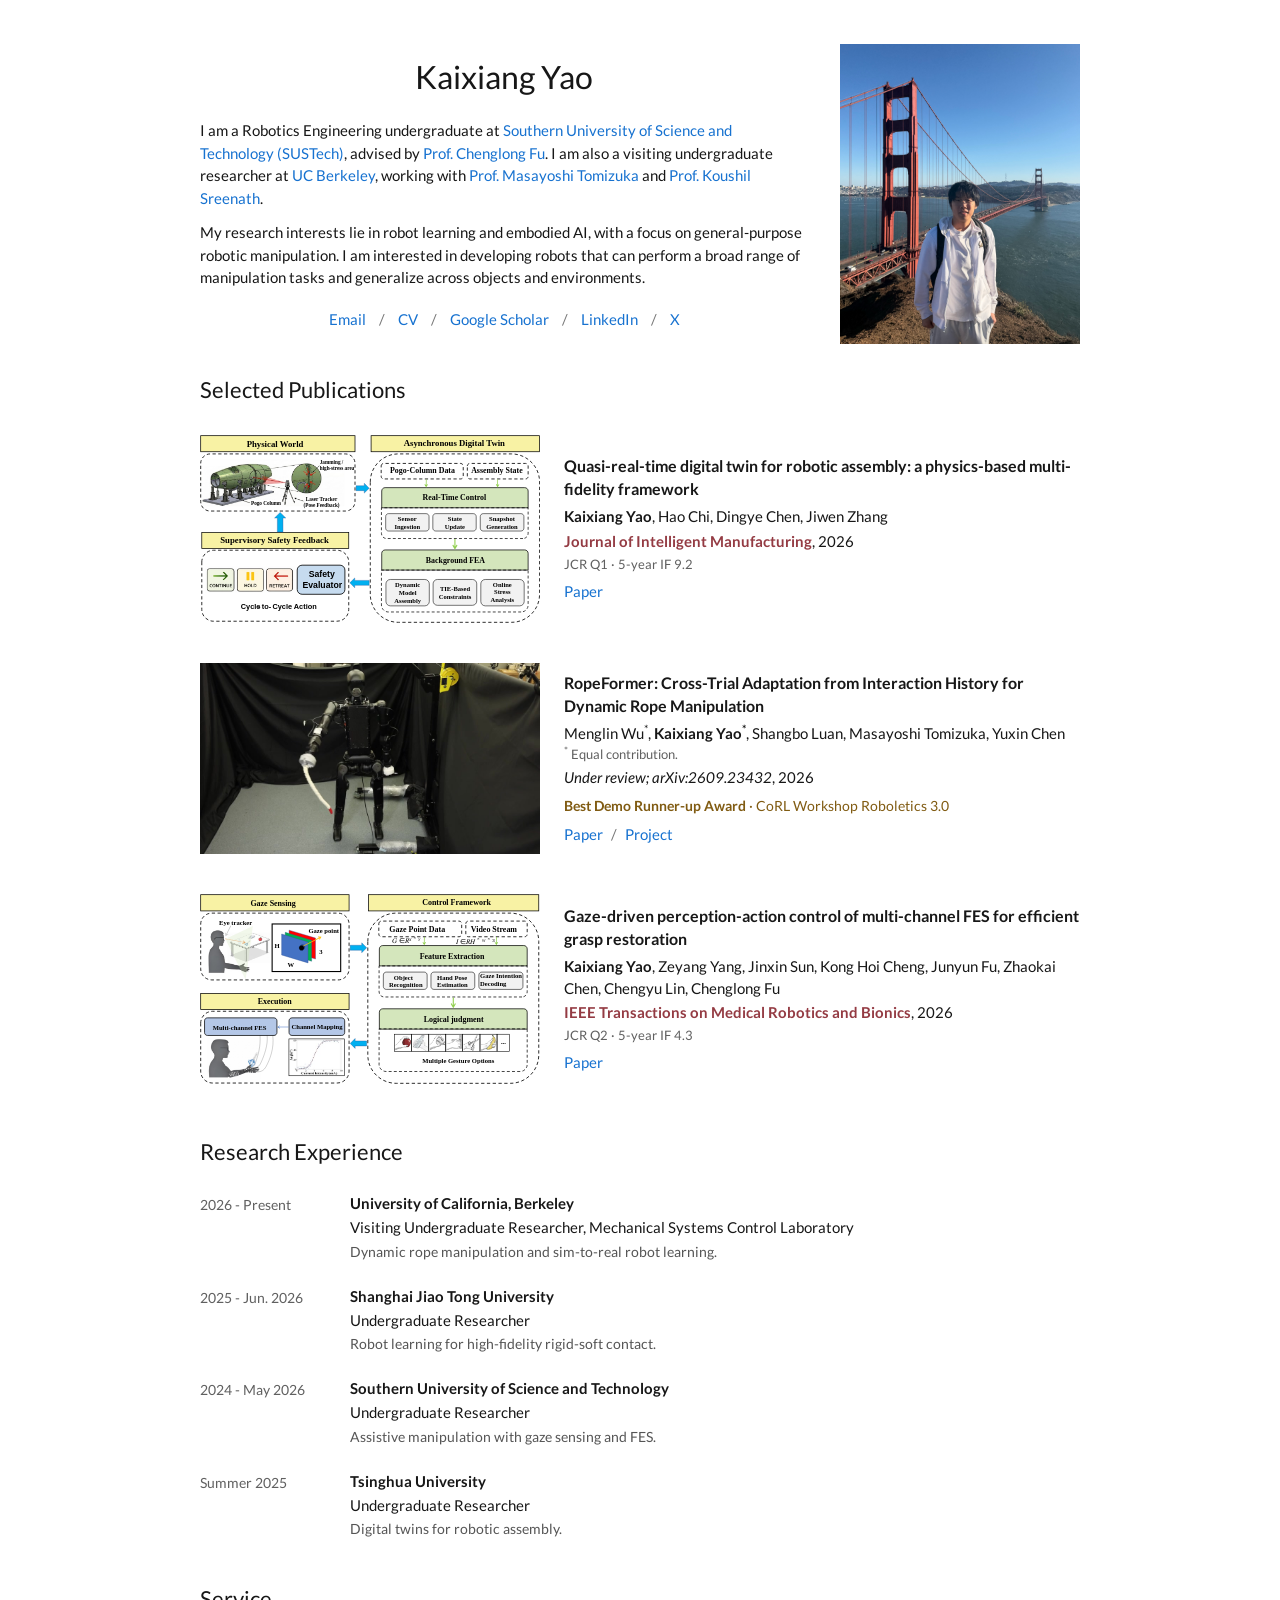
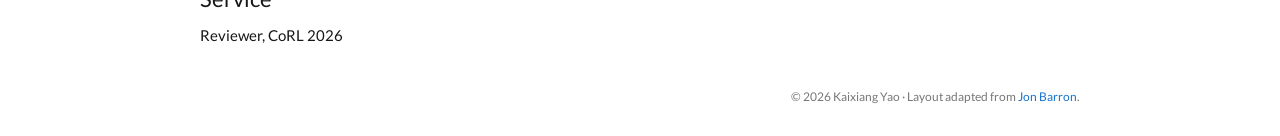
==== index.html @ a8c6a26b "Distinguish demo award from journal venue styling" ====
<!doctype html>
<html lang="en">
  <head>
    <meta charset="utf-8" />
    <meta name="viewport" content="width=device-width, initial-scale=1" />
    <meta
      name="description"
      content="Kaixiang Yao is a Robotics Engineering undergraduate at SUSTech and a visiting undergraduate researcher at UC Berkeley working on robot learning, embodied AI, and physical manipulation."
    />
    <meta name="author" content="Kaixiang Yao" />
    <meta name="robots" content="index, follow, max-image-preview:large" />
    <meta name="theme-color" content="#ffffff" />

    <meta property="og:title" content="Kaixiang Yao" />
    <meta
      property="og:description"
      content="Robotics Engineering undergraduate at SUSTech and visiting undergraduate researcher at UC Berkeley working on robot learning, embodied AI, and physical manipulation."
    />
    <meta property="og:type" content="profile" />
    <meta property="og:url" content="https://kaixiangyao.github.io/" />
    <meta property="og:site_name" content="Kaixiang Yao" />
    <meta property="profile:first_name" content="Kaixiang" />
    <meta property="profile:last_name" content="Yao" />
    <meta property="profile:username" content="KaixiangYao" />

    <title>Kaixiang Yao</title>
    <link rel="canonical" href="https://kaixiangyao.github.io/" />
    <link rel="icon" href="assets/favicon.svg" type="image/svg+xml" />
    <link rel="preload" href="assets/fonts/lato-regular.woff2" as="font" type="font/woff2" crossorigin />
    <link rel="stylesheet" href="assets/styles.css?v=20261112-award-gold" />
    <script src="assets/site.js?v=20261014-static-media" defer></script>

    <script type="application/ld+json">
      {
        "@context": "https://schema.org",
        "@graph": [
          {
            "@type": "WebSite",
            "@id": "https://kaixiangyao.github.io/#website",
            "url": "https://kaixiangyao.github.io/",
            "name": "Kaixiang Yao",
            "inLanguage": "en"
          },
          {
            "@type": "ProfilePage",
            "@id": "https://kaixiangyao.github.io/#profile-page",
            "url": "https://kaixiangyao.github.io/",
            "name": "Kaixiang Yao",
            "dateCreated": "2026-07-15",
            "dateModified": "2026-11-12",
            "isPartOf": {
              "@id": "https://kaixiangyao.github.io/#website"
            },
            "mainEntity": {
              "@id": "https://kaixiangyao.github.io/#kaixiang-yao"
            },
            "hasPart": [
              {
                "@id": "https://doi.org/10.1007/s10845-026-02879-3"
              },
              {
                "@id": "https://arxiv.org/abs/2609.23432"
              },
              {
                "@id": "https://kaixiangyao.github.io/#gaze-fes-paper"
              }
            ]
          },
          {
            "@type": "Person",
            "@id": "https://kaixiangyao.github.io/#kaixiang-yao",
            "name": "Kaixiang Yao",
            "alternateName": "KaixiangYao",
            "url": "https://kaixiangyao.github.io/",
            "mainEntityOfPage": {
              "@id": "https://kaixiangyao.github.io/#profile-page"
            },
            "description": "Robotics Engineering undergraduate researcher working on robot learning, embodied AI, and physical manipulation.",
            "jobTitle": "Undergraduate Researcher in Robotics",
            "affiliation": [
              {
                "@type": "CollegeOrUniversity",
                "@id": "https://www.sustech.edu.cn/en/#organization",
                "name": "Southern University of Science and Technology",
                "alternateName": "SUSTech",
                "url": "https://www.sustech.edu.cn/en/"
              },
              {
                "@type": "CollegeOrUniversity",
                "@id": "https://www.berkeley.edu/#organization",
                "name": "University of California, Berkeley",
                "alternateName": "UC Berkeley",
                "url": "https://www.berkeley.edu/"
              }
            ],
            "sameAs": [
              "https://www.linkedin.com/in/kaixiang-yao-7763b9421/",
              "https://scholar.google.com/citations?user=54E0Um0AAAAJ"
            ],
            "knowsAbout": [
              "Robot Learning",
              "Embodied AI",
              "Robot Manipulation",
              "Dynamic Rope Manipulation",
              "Sim-to-Real Learning",
              "Rigid-Soft Contact",
              "Assistive Robotics"
            ]
          },
          {
            "@type": "ScholarlyArticle",
            "@id": "https://doi.org/10.1007/s10845-026-02879-3",
            "url": "https://doi.org/10.1007/s10845-026-02879-3",
            "headline": "Quasi-real-time digital twin for robotic assembly: a physics-based multi-fidelity framework",
            "author": {
              "@id": "https://kaixiangyao.github.io/#kaixiang-yao"
            },
            "isPartOf": {
              "@type": "Periodical",
              "name": "Journal of Intelligent Manufacturing"
            }
          },
          {
            "@type": "ScholarlyArticle",
            "@id": "https://arxiv.org/abs/2609.23432",
            "url": "https://arxiv.org/abs/2609.23432",
            "sameAs": "https://ropeformer.github.io/",
            "headline": "RopeFormer: Cross-Trial Adaptation from Interaction History for Dynamic Rope Manipulation",
            "datePublished": "2026-09-20",
            "author": {
              "@id": "https://kaixiangyao.github.io/#kaixiang-yao"
            }
          },
          {
            "@type": "ScholarlyArticle",
            "@id": "https://kaixiangyao.github.io/#gaze-fes-paper",
            "url": "https://ieeexplore.ieee.org/document/11753729",
            "headline": "Gaze-Driven Perception-Action Control of Multi-Channel FES for Efficient Grasp Restoration",
            "author": {
              "@id": "https://kaixiangyao.github.io/#kaixiang-yao"
            },
            "isPartOf": {
              "@type": "Periodical",
              "name": "IEEE Transactions on Medical Robotics and Bionics"
            }
          }
        ]
      }
    </script>
  </head>

  <body>
    <a class="skip-link" href="#content">Skip to content</a>

    <div class="page">
      <header class="intro" id="about">
        <div class="intro-copy">
        <h1>Kaixiang Yao</h1>
        <p>
          I am a Robotics Engineering undergraduate at
          <a href="https://www.sustech.edu.cn/en/">Southern University of Science and Technology (SUSTech)</a>,
          advised by <a href="https://www.sustech.edu.cn/en/faculties/fuchenglong.html">Prof. Chenglong Fu</a>.
          I am also a visiting undergraduate researcher at
          <a href="https://www.berkeley.edu/">UC Berkeley</a>, working with
          <a href="https://me.berkeley.edu/people/masayoshi-tomizuka/">Prof. Masayoshi Tomizuka</a>
          and <a href="https://me.berkeley.edu/people/koushil-sreenath/">Prof. Koushil Sreenath</a>.
        </p>
        <p>
          My research interests lie in robot learning and embodied AI, with a focus on
          general-purpose robotic manipulation. I am interested in developing robots that can
          perform a broad range of manipulation tasks and generalize across objects and environments.
        </p>
        <nav class="profile-links" aria-label="Contact and profiles">
          <button class="plain-link" type="button" data-email>Email</button>
          <span aria-hidden="true">/</span>
          <button class="plain-link" type="button" data-cv>CV</button>
          <span aria-hidden="true">/</span>
          <a href="https://scholar.google.com/citations?user=54E0Um0AAAAJ" target="_blank" rel="me noreferrer">Google Scholar</a>
          <span aria-hidden="true">/</span>
          <a href="https://www.linkedin.com/in/kaixiang-yao-7763b9421/" target="_blank" rel="me noreferrer">LinkedIn</a>
          <span aria-hidden="true">/</span>
          <a href="https://x.com/William23717" target="_blank" rel="me noreferrer">X</a>
        </nav>
        </div>
        <img class="profile-photo" src="assets/kaixiang-yao.jpg" width="2880" height="3840" alt="Kaixiang Yao at the Golden Gate Bridge" fetchpriority="high" />
      </header>

      <main id="content">
        <section id="publications" aria-labelledby="publications-heading">
          <h2 id="publications-heading">Selected Publications</h2>

          <article class="publication">
            <div class="publication-image">
              <img
                src="assets/digital-twin-overview.svg"
                alt="Overview of the physical assembly, asynchronous digital twin, and safety feedback loop"
              />
            </div>
            <div class="publication-body">
              <h3>Quasi-real-time digital twin for robotic assembly: a physics-based multi-fidelity framework</h3>
              <p class="authors"><strong>Kaixiang Yao</strong>, Hao Chi, Dingye Chen, Jiwen Zhang</p>
              <p class="venue">
                <strong class="venue-name">Journal of Intelligent Manufacturing</strong>, 2026
                <span class="venue-metrics">JCR Q1 · 5-year IF 9.2</span>
              </p>
              <p class="publication-links">
                <a href="https://doi.org/10.1007/s10845-026-02879-3" target="_blank" rel="noreferrer">Paper</a>
              </p>
            </div>
          </article>

          <article class="publication">
            <div class="publication-media">
                <video
                  id="ropeformer-preview"
                  src="assets/ropeformer-tasks.mp4?v=20261014-16x9"
                  poster="assets/ropeformer-poster.jpg?v=20261014-16x9"
                  width="960" height="540"
                  muted loop playsinline preload="metadata"
                  aria-label="Unitree H1-2 performing rope swing, bimanual twirl, and transient whip"
                ></video>
            </div>
            <div class="publication-body">
              <h3>RopeFormer: Cross-Trial Adaptation from Interaction History for Dynamic Rope Manipulation</h3>
              <p class="authors">
                Menglin Wu<sup>*</sup>, <strong>Kaixiang Yao<sup>*</sup></strong>, Shangbo Luan,
                Masayoshi Tomizuka,
                Yuxin Chen
                <span class="author-note"><sup>*</sup> Equal contribution.</span>
              </p>
              <p class="venue"><em>Under review; arXiv:2609.23432</em>, 2026</p>
              <p class="publication-award"><strong>Best Demo Runner-up Award</strong> · CoRL Workshop Roboletics 3.0</p>
              <p class="publication-links">
                <a href="https://arxiv.org/abs/2609.23432" target="_blank" rel="noreferrer">Paper</a>
                <a href="https://ropeformer.github.io/" target="_blank" rel="noreferrer">Project</a>
              </p>
            </div>
          </article>

          <article class="publication">
            <div class="publication-image">
              <img
                src="assets/gaze-fes-overview.svg"
                alt="Overview of gaze sensing, grasp recognition, and multichannel FES control"
              />
            </div>
            <div class="publication-body">
              <h3>Gaze-driven perception-action control of multi-channel FES for efficient grasp restoration</h3>
              <p class="authors">
                <strong>Kaixiang Yao</strong>, Zeyang Yang, Jinxin Sun, Kong Hoi Cheng, Junyun Fu,
                Zhaokai Chen, Chengyu Lin, Chenglong Fu
              </p>
              <p class="venue">
                <strong class="venue-name">IEEE Transactions on Medical Robotics and Bionics</strong>, 2026
                <span class="venue-metrics">JCR Q2 · 5-year IF 4.3</span>
              </p>
              <p class="publication-links">
                <a href="https://ieeexplore.ieee.org/document/11753729" target="_blank" rel="noreferrer">Paper</a>
              </p>
            </div>
          </article>

        </section>

        <section id="experience" aria-labelledby="experience-heading">
          <h2 id="experience-heading">Research Experience</h2>

          <div class="experience-list">
            <article class="experience-item">
              <p class="experience-date">2026 - Present</p>
              <div>
                <h3>University of California, Berkeley</h3>
                <p>Visiting Undergraduate Researcher, Mechanical Systems Control Laboratory</p>
                <p class="experience-detail">Dynamic rope manipulation and sim-to-real robot learning.</p>
              </div>
            </article>

            <article class="experience-item">
              <p class="experience-date">2025 - Jun. 2026</p>
              <div>
                <h3>Shanghai Jiao Tong University</h3>
                <p>Undergraduate Researcher</p>
                <p class="experience-detail">Robot learning for high-fidelity rigid-soft contact.</p>
              </div>
            </article>

            <article class="experience-item">
              <p class="experience-date">2024 - May 2026</p>
              <div>
                <h3>Southern University of Science and Technology</h3>
                <p>Undergraduate Researcher</p>
                <p class="experience-detail">Assistive manipulation with gaze sensing and FES.</p>
              </div>
            </article>

            <article class="experience-item">
              <p class="experience-date">Summer 2025</p>
              <div>
                <h3>Tsinghua University</h3>
                <p>Undergraduate Researcher</p>
                <p class="experience-detail">Digital twins for robotic assembly.</p>
              </div>
            </article>
          </div>
        </section>

        <section id="service" aria-labelledby="service-heading">
          <h2 id="service-heading">Service</h2>
          <p class="service-entry">Reviewer, CoRL 2026</p>
        </section>

        <footer>
          <p>&copy; <span data-year>2026</span> Kaixiang Yao · Layout adapted from <a href="https://jonbarron.info/">Jon Barron</a>.</p>
        </footer>
      </main>
    </div>
  </body>
</html>
---- assets/styles.css ----
/* Academic layout adapted from https://jonbarron.info/.
   Original source: https://github.com/jonbarron/jonbarron.github.io */
@font-face {
  font-family: Lato;
  src: url("fonts/lato-regular.woff2") format("woff2");
  font-weight: 400;
  font-style: normal;
  font-display: swap;
}
@font-face {
  font-family: Lato;
  src: url("fonts/lato-bold.woff2") format("woff2");
  font-weight: 700;
  font-style: normal;
  font-display: swap;
}
@font-face {
  font-family: Lato;
  src: url("fonts/lato-italic.woff2") format("woff2");
  font-weight: 400;
  font-style: italic;
  font-display: swap;
}
* { box-sizing: border-box; }
html { scroll-behavior: smooth; }
body {
  margin: 0;
  background: #fff;
  color: #171717;
  font-family: Lato, Arial, sans-serif;
  font-size: 15px;
  line-height: 1.5;
  -webkit-font-smoothing: antialiased;
}
a, .plain-link { color: #1772d0; text-decoration: none; }
a:hover, .plain-link:hover { color: #c76b06; }
a:focus-visible, button:focus-visible { outline: 2px solid #1772d0; outline-offset: 4px; }
button { font: inherit; }
.plain-link { padding: 0; border: 0; background: none; cursor: pointer; }
.skip-link { position: absolute; top: -60px; left: 16px; background: #fff; padding: 8px; }
.skip-link:focus { top: 8px; }
.page { width: min(960px, 100%); margin: 0 auto; padding: 0 20px; }
.intro { display: grid; grid-template-columns: minmax(0, 1fr) 240px; align-items: center; gap: 32px; margin: 0 auto; padding: 44px 20px 32px; }
.intro-copy { min-width: 0; }
.profile-photo { display: block; width: 240px; height: 300px; object-fit: cover; object-position: center bottom; }
h1 { margin: 0 0 23px; text-align: center; font-size: 32px; font-weight: 400; line-height: 1.2; }
p { margin: 0 0 12px; }
.profile-links { display: flex; flex-wrap: wrap; justify-content: center; align-items: baseline; gap: 7px 13px; margin-top: 19px; }
.profile-links > span { color: #777; }
section { margin-bottom: 34px; scroll-margin-top: 24px; }
h2 { margin: 0 20px 10px; font-size: 22px; font-weight: 400; line-height: 1.3; }
h3 { margin: 0; font-size: 15px; font-weight: 700; line-height: 1.4; }
.publication { display: grid; grid-template-columns: 340px minmax(0, 1fr); gap: 24px; padding: 20px; align-items: center; }
.publication-image { display: block; width: 100%; }
.publication-image img { display: block; width: 100%; height: auto; }
.publication-media { min-width: 0; margin: 0; }
.publication-media video { display: block; width: 100%; height: auto; background: #111; }
.publication-body { min-width: 0; }
.publication h3 { margin-bottom: 6px; font-size: 16px; font-weight: 700; }
.authors, .venue { margin-bottom: 3px; line-height: 1.45; }
.venue-name { color: #943b43; font-weight: 700; }
.venue-metrics { display: block; margin-top: 2px; color: #606060; font-size: 13px; }
.author-note { display: block; font-size: 13px; color: #606060; }
sup { font-size: .75em; line-height: 0; }
.publication-award { margin: 8px 0 0; color: #805b12; font-size: 14px; line-height: 1.45; }
.publication-links { margin: 6px 0 0; }
.publication-links a + a::before { content: "/"; display: inline-block; margin: 0 8px 0 5px; color: #777; }
.experience-list { padding: 4px 20px 0; }
.experience-item { display: grid; grid-template-columns: 130px minmax(0, 1fr); gap: 20px; padding: 12px 0; }
.experience-date { color: #606060; font-size: 14px; margin: 1px 0 0; }
.experience-item p:not(.experience-date) { margin: 2px 0 0; }
.experience-detail { color: #555; font-size: 14px; }
.service-entry { margin: 0 20px; }
footer { padding: 8px 20px 30px; font-size: 12px; color: #777; text-align: right; }
footer p { margin: 0; }
@media (max-width: 800px) {
  .page { padding: 0 20px; }
  .intro { grid-template-columns: 1fr; gap: 24px; padding: 32px 0 28px; }
  .profile-photo { width: 220px; height: 275px; margin: 0 auto; }
  h1 { margin-bottom: 21px; }
  h2 { margin-left: 0; margin-right: 0; }
  .publication { grid-template-columns: 1fr; gap: 15px; padding: 18px 0 24px; }
  .publication-image, .publication-media { width: min(100%, 340px); margin: 0 auto; }
  .experience-list { padding: 0; }
  .service-entry { margin: 0; }
  .experience-item { grid-template-columns: 1fr; gap: 3px; }
  footer { padding-left: 0; padding-right: 0; text-align: left; }
}
@media (prefers-reduced-motion: reduce) {
  html { scroll-behavior: auto; }
}
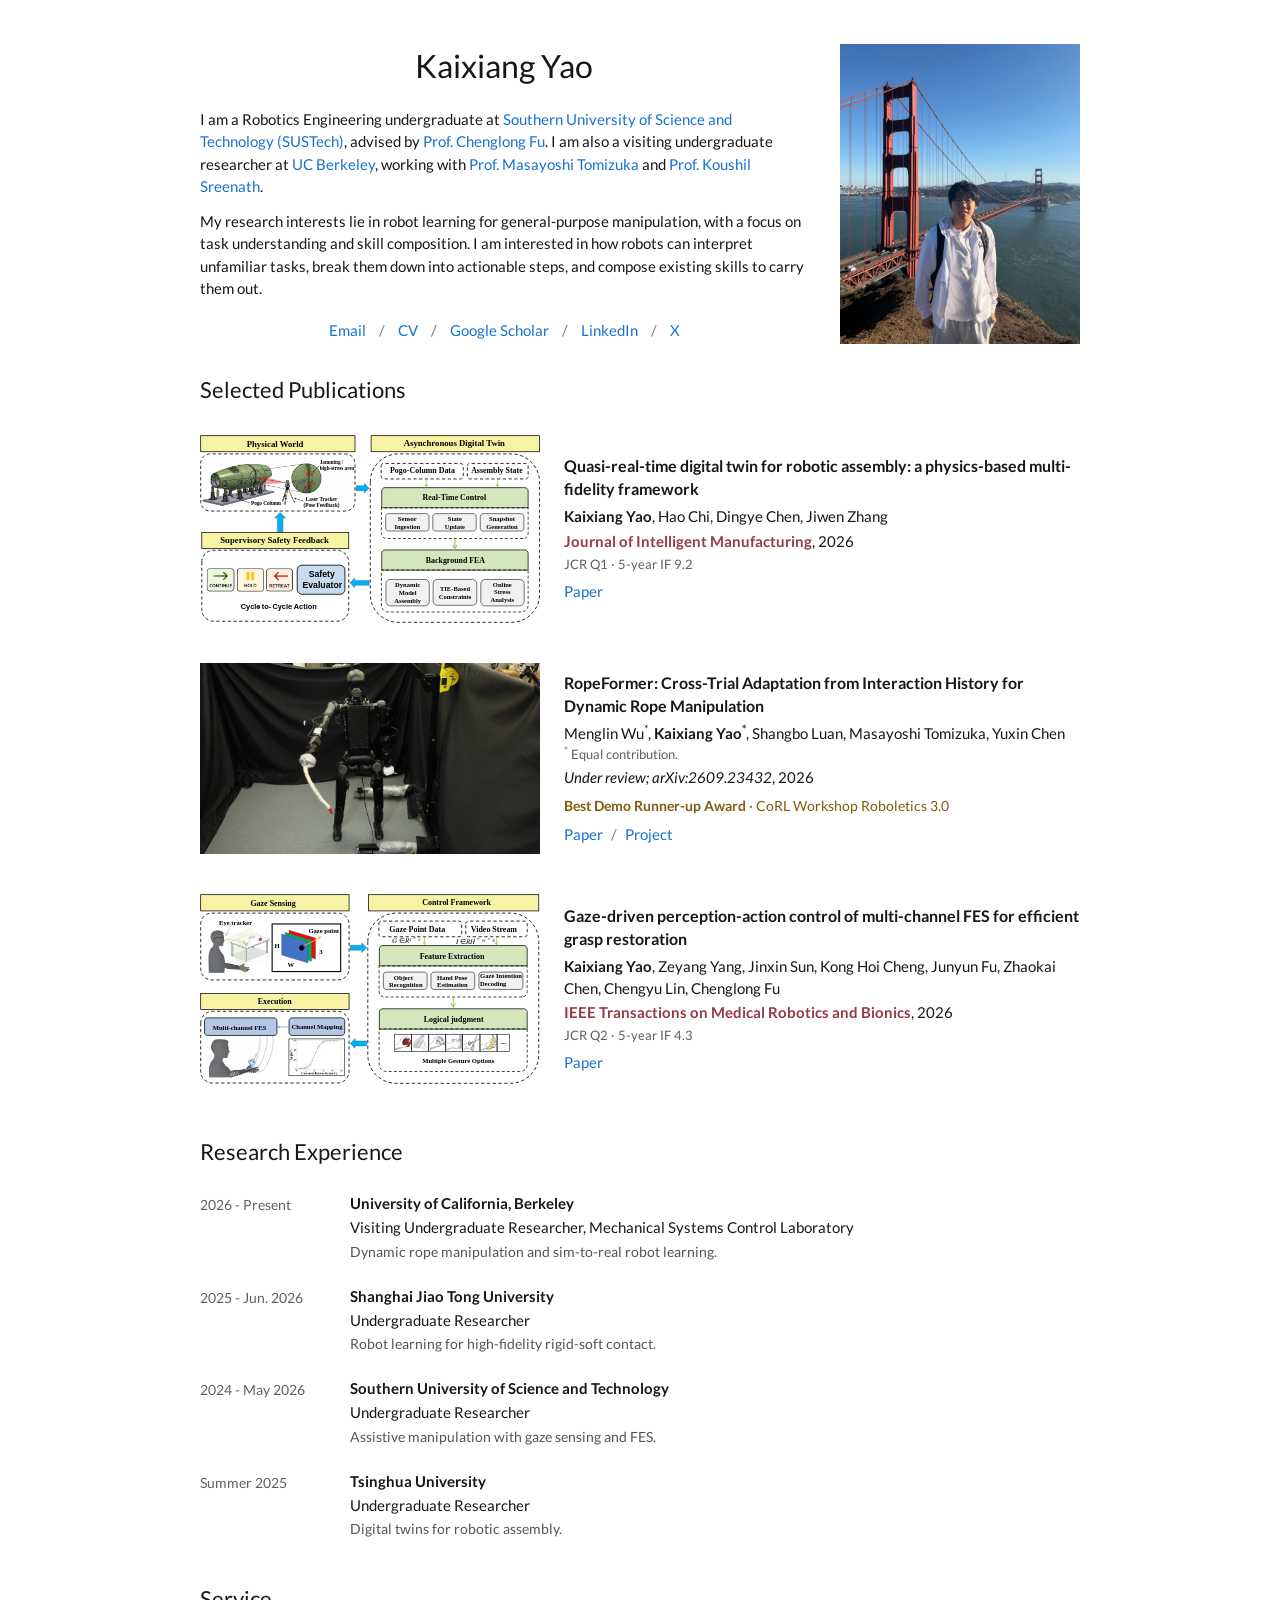
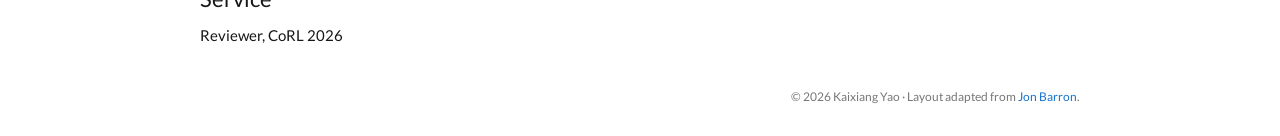
==== commit 5710b75f: "Focus research interests on task understanding and skill composition" ====
--- a/index.html
+++ b/index.html
@@ -28,7 +28,7 @@
     <link rel="icon" href="assets/favicon.svg" type="image/svg+xml" />
     <link rel="preload" href="assets/fonts/lato-regular.woff2" as="font" type="font/woff2" crossorigin />
     <link rel="stylesheet" href="assets/styles.css?v=20261112-award-gold" />
-    <script src="assets/site.js?v=20261014-static-media" defer></script>
+    <script src="assets/site.js?v=20261113-email" defer></script>
 
     <script type="application/ld+json">
       {
@@ -47,7 +47,7 @@
             "url": "https://kaixiangyao.github.io/",
             "name": "Kaixiang Yao",
             "dateCreated": "2026-07-15",
-            "dateModified": "2026-11-12",
+            "dateModified": "2026-11-24",
             "isPartOf": {
               "@id": "https://kaixiangyao.github.io/#website"
             },
@@ -166,9 +166,9 @@
           and <a href="https://me.berkeley.edu/people/koushil-sreenath/">Prof. Koushil Sreenath</a>.
         </p>
         <p>
-          My research interests lie in robot learning and embodied AI, with a focus on
-          general-purpose robotic manipulation. I am interested in developing robots that can
-          perform a broad range of manipulation tasks and generalize across objects and environments.
+          My research interests lie in robot learning for general-purpose manipulation, with a focus on
+          task understanding and skill composition. I am interested in how robots can interpret unfamiliar
+          tasks, break them down into actionable steps, and compose existing skills to carry them out.
         </p>
         <nav class="profile-links" aria-label="Contact and profiles">
           <button class="plain-link" type="button" data-email>Email</button>
@@ -179,7 +179,7 @@
           <span aria-hidden="true">/</span>
           <a href="https://www.linkedin.com/in/kaixiang-yao-7763b9421/" target="_blank" rel="me noreferrer">LinkedIn</a>
           <span aria-hidden="true">/</span>
-          <a href="https://x.com/William23717" target="_blank" rel="me noreferrer">X</a>
+          <a href="https://x.com/Kaixiang_Yao" target="_blank" rel="me noreferrer">X</a>
         </nav>
         </div>
         <img class="profile-photo" src="assets/kaixiang-yao.jpg" width="2880" height="3840" alt="Kaixiang Yao at the Golden Gate Bridge" fetchpriority="high" />
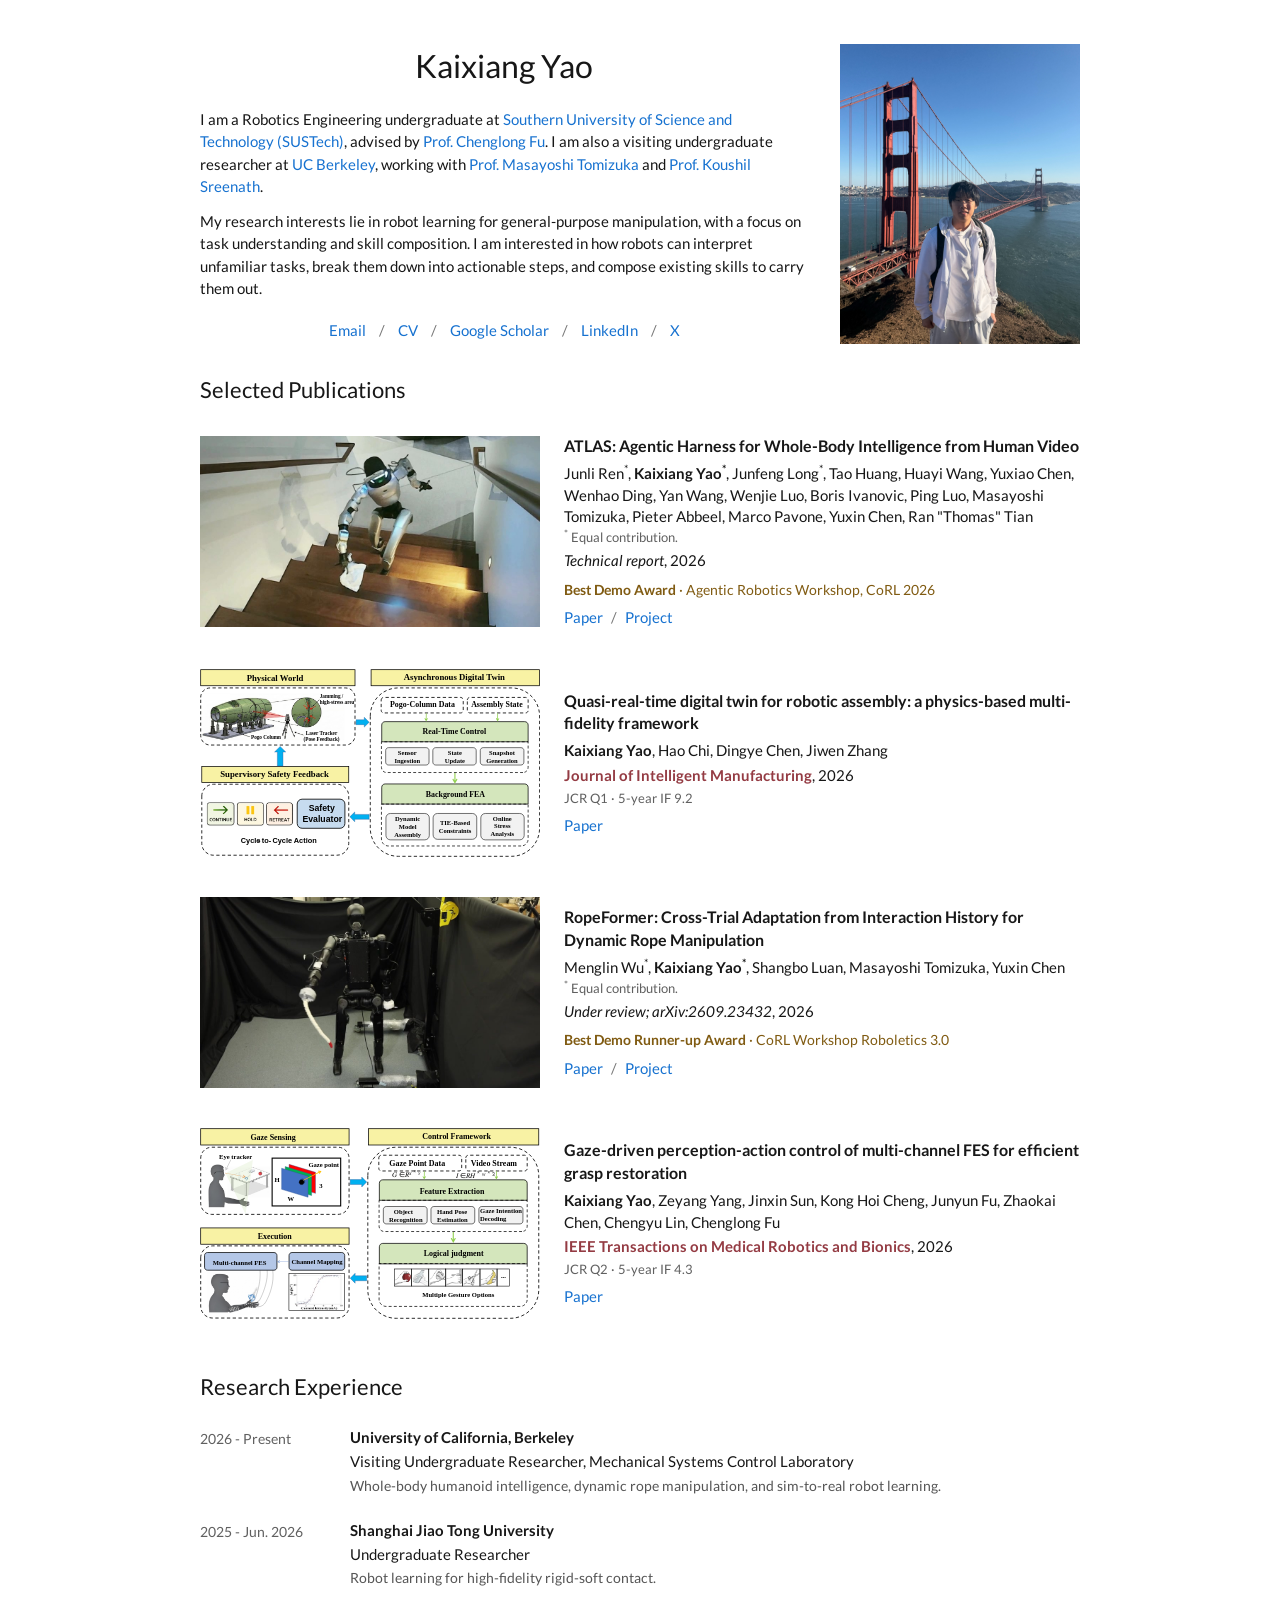
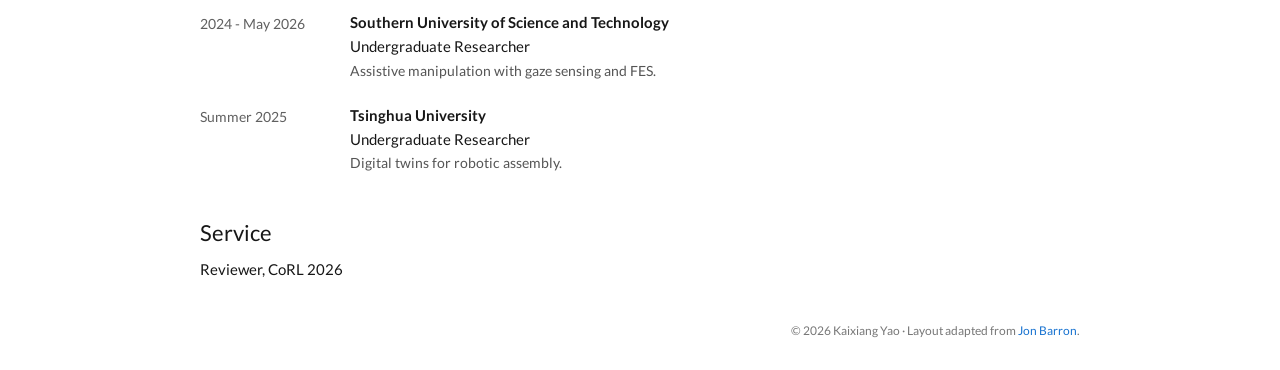
==== commit 0a1829e5: "Add ATLAS project with demo and co-first authorship" ====
--- a/index.html
+++ b/index.html
@@ -28,7 +28,7 @@
     <link rel="icon" href="assets/favicon.svg" type="image/svg+xml" />
     <link rel="preload" href="assets/fonts/lato-regular.woff2" as="font" type="font/woff2" crossorigin />
     <link rel="stylesheet" href="assets/styles.css?v=20261112-award-gold" />
-    <script src="assets/site.js?v=20261113-email" defer></script>
+    <script src="assets/site.js?v=20261125-atlas" defer></script>
 
     <script type="application/ld+json">
       {
@@ -47,7 +47,7 @@
             "url": "https://kaixiangyao.github.io/",
             "name": "Kaixiang Yao",
             "dateCreated": "2026-07-15",
-            "dateModified": "2026-11-24",
+            "dateModified": "2026-11-25",
             "isPartOf": {
               "@id": "https://kaixiangyao.github.io/#website"
             },
@@ -55,6 +55,9 @@
               "@id": "https://kaixiangyao.github.io/#kaixiang-yao"
             },
             "hasPart": [
+              {
+                "@id": "https://atlas-humanoid.github.io/"
+              },
               {
                 "@id": "https://doi.org/10.1007/s10845-026-02879-3"
               },
@@ -106,6 +109,15 @@
               "Rigid-Soft Contact",
               "Assistive Robotics"
             ]
+          },
+          {
+            "@type": "ScholarlyArticle",
+            "@id": "https://atlas-humanoid.github.io/",
+            "url": "https://atlas-humanoid.github.io/paper/atlas_tech_report.pdf",
+            "headline": "ATLAS: Agentic Harness for Whole-Body Intelligence from Human Video",
+            "author": {
+              "@id": "https://kaixiangyao.github.io/#kaixiang-yao"
+            }
           },
           {
             "@type": "ScholarlyArticle",
@@ -190,6 +202,35 @@
           <h2 id="publications-heading">Selected Publications</h2>
 
           <article class="publication">
+            <div class="publication-media">
+              <video
+                id="atlas-preview"
+                src="assets/atlas-preview.mp4"
+                poster="assets/atlas-poster.jpg"
+                width="960" height="540"
+                muted loop playsinline preload="metadata"
+                aria-label="ATLAS humanoid climbing stairs and picking up a paper ball"
+              ></video>
+            </div>
+            <div class="publication-body">
+              <h3>ATLAS: Agentic Harness for Whole-Body Intelligence from Human Video</h3>
+              <p class="authors">
+                Junli Ren<sup>*</sup>, <strong>Kaixiang Yao<sup>*</sup></strong>, Junfeng Long<sup>*</sup>,
+                Tao Huang, Huayi Wang, Yuxiao Chen, Wenhao Ding, Yan Wang, Wenjie Luo,
+                Boris Ivanovic, Ping Luo, Masayoshi Tomizuka, Pieter Abbeel, Marco Pavone,
+                Yuxin Chen, Ran &quot;Thomas&quot; Tian
+                <span class="author-note"><sup>*</sup> Equal contribution.</span>
+              </p>
+              <p class="venue"><em>Technical report</em>, 2026</p>
+              <p class="publication-award"><strong>Best Demo Award</strong> · Agentic Robotics Workshop, CoRL 2026</p>
+              <p class="publication-links">
+                <a href="https://atlas-humanoid.github.io/paper/atlas_tech_report.pdf" target="_blank" rel="noreferrer">Paper</a>
+                <a href="https://atlas-humanoid.github.io/" target="_blank" rel="noreferrer">Project</a>
+              </p>
+            </div>
+          </article>
+
+          <article class="publication">
             <div class="publication-image">
               <img
                 src="assets/digital-twin-overview.svg"
@@ -271,7 +312,7 @@
               <div>
                 <h3>University of California, Berkeley</h3>
                 <p>Visiting Undergraduate Researcher, Mechanical Systems Control Laboratory</p>
-                <p class="experience-detail">Dynamic rope manipulation and sim-to-real robot learning.</p>
+                <p class="experience-detail">Whole-body humanoid intelligence, dynamic rope manipulation, and sim-to-real robot learning.</p>
               </div>
             </article>
 
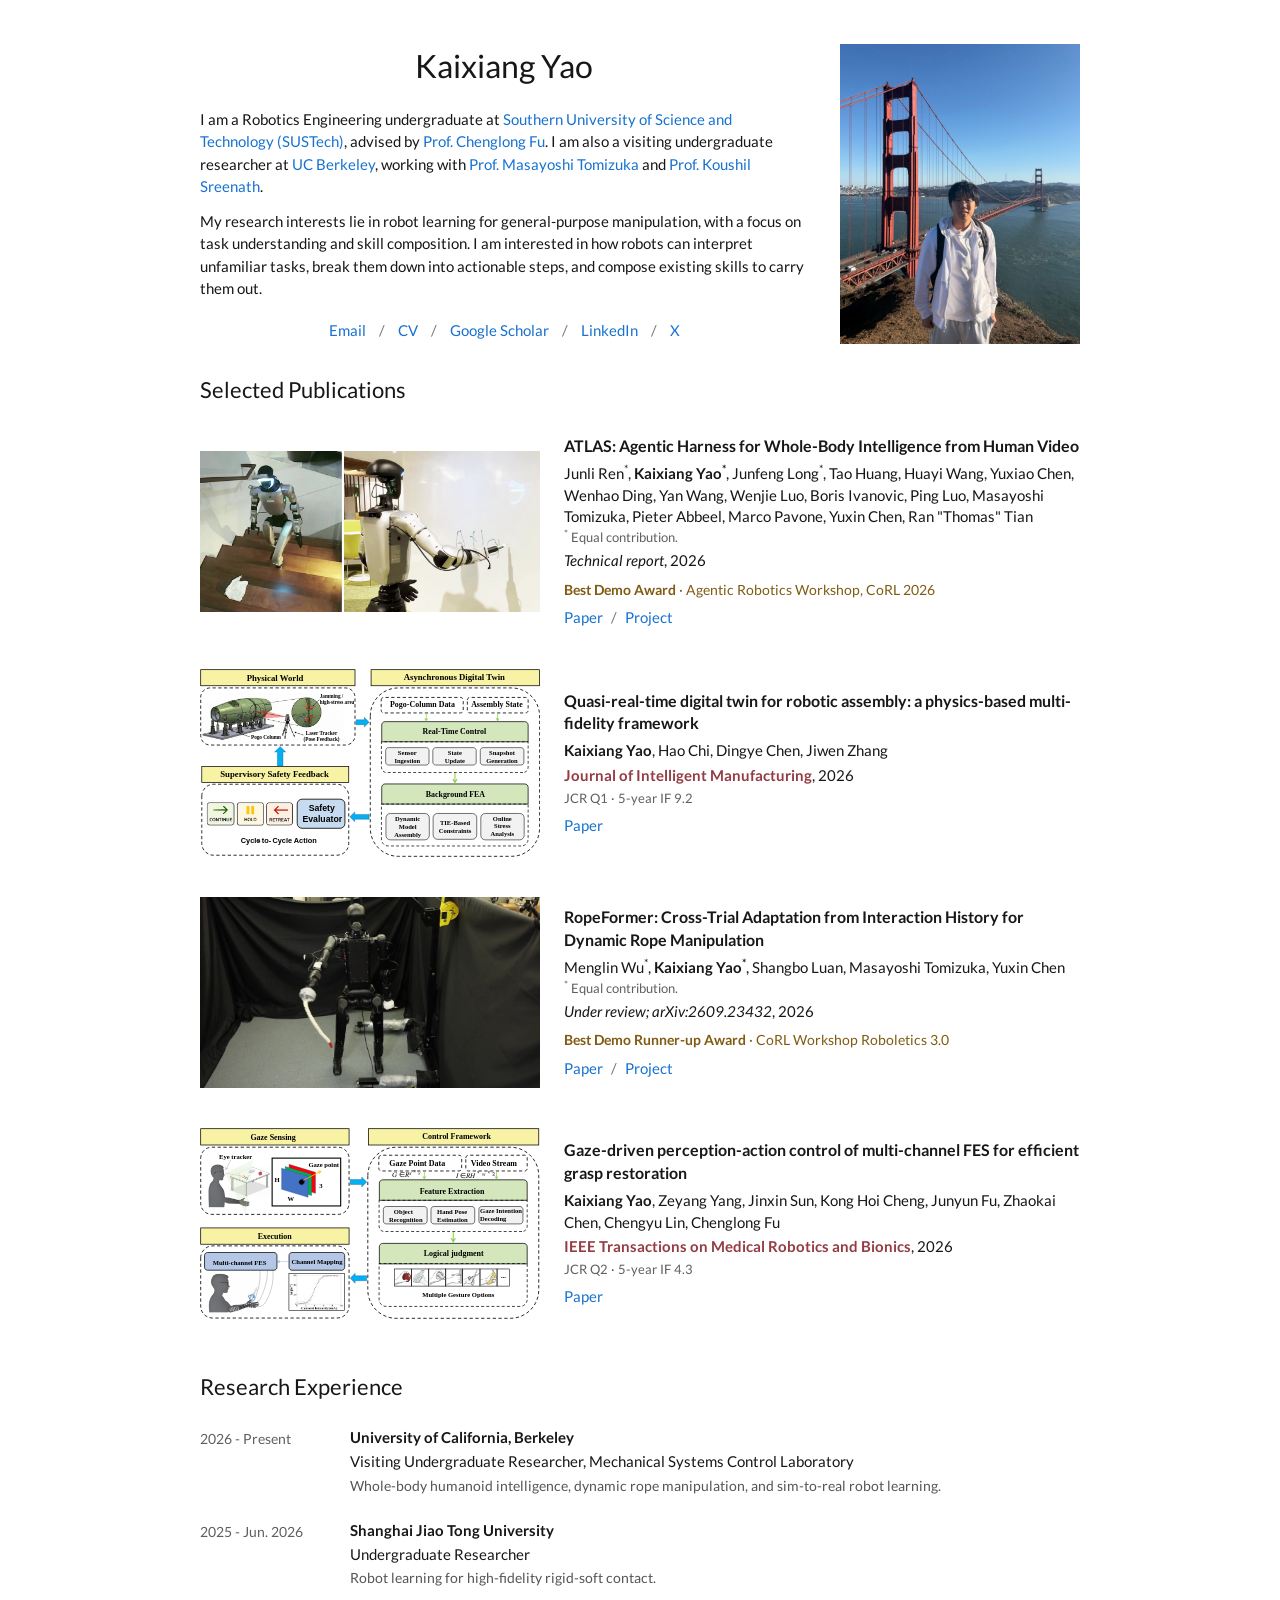
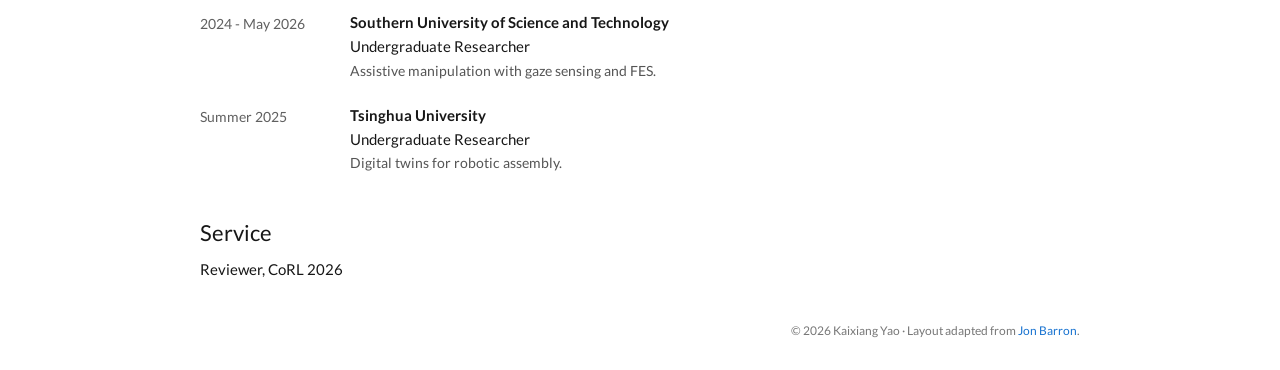
==== commit 2385eb85: "Show stair climbing and writing side by side in ATLAS preview" ====
--- a/index.html
+++ b/index.html
@@ -205,11 +205,11 @@
             <div class="publication-media">
               <video
                 id="atlas-preview"
-                src="assets/atlas-preview.mp4"
-                poster="assets/atlas-poster.jpg"
-                width="960" height="540"
+                src="assets/atlas-preview.mp4?v=20261125-split"
+                poster="assets/atlas-poster.jpg?v=20261125-split"
+                width="1142" height="540"
                 muted loop playsinline preload="metadata"
-                aria-label="ATLAS humanoid climbing stairs and picking up a paper ball"
+                aria-label="Side-by-side ATLAS demonstrations: climbing stairs to pick up a paper ball, and writing on a whiteboard"
               ></video>
             </div>
             <div class="publication-body">
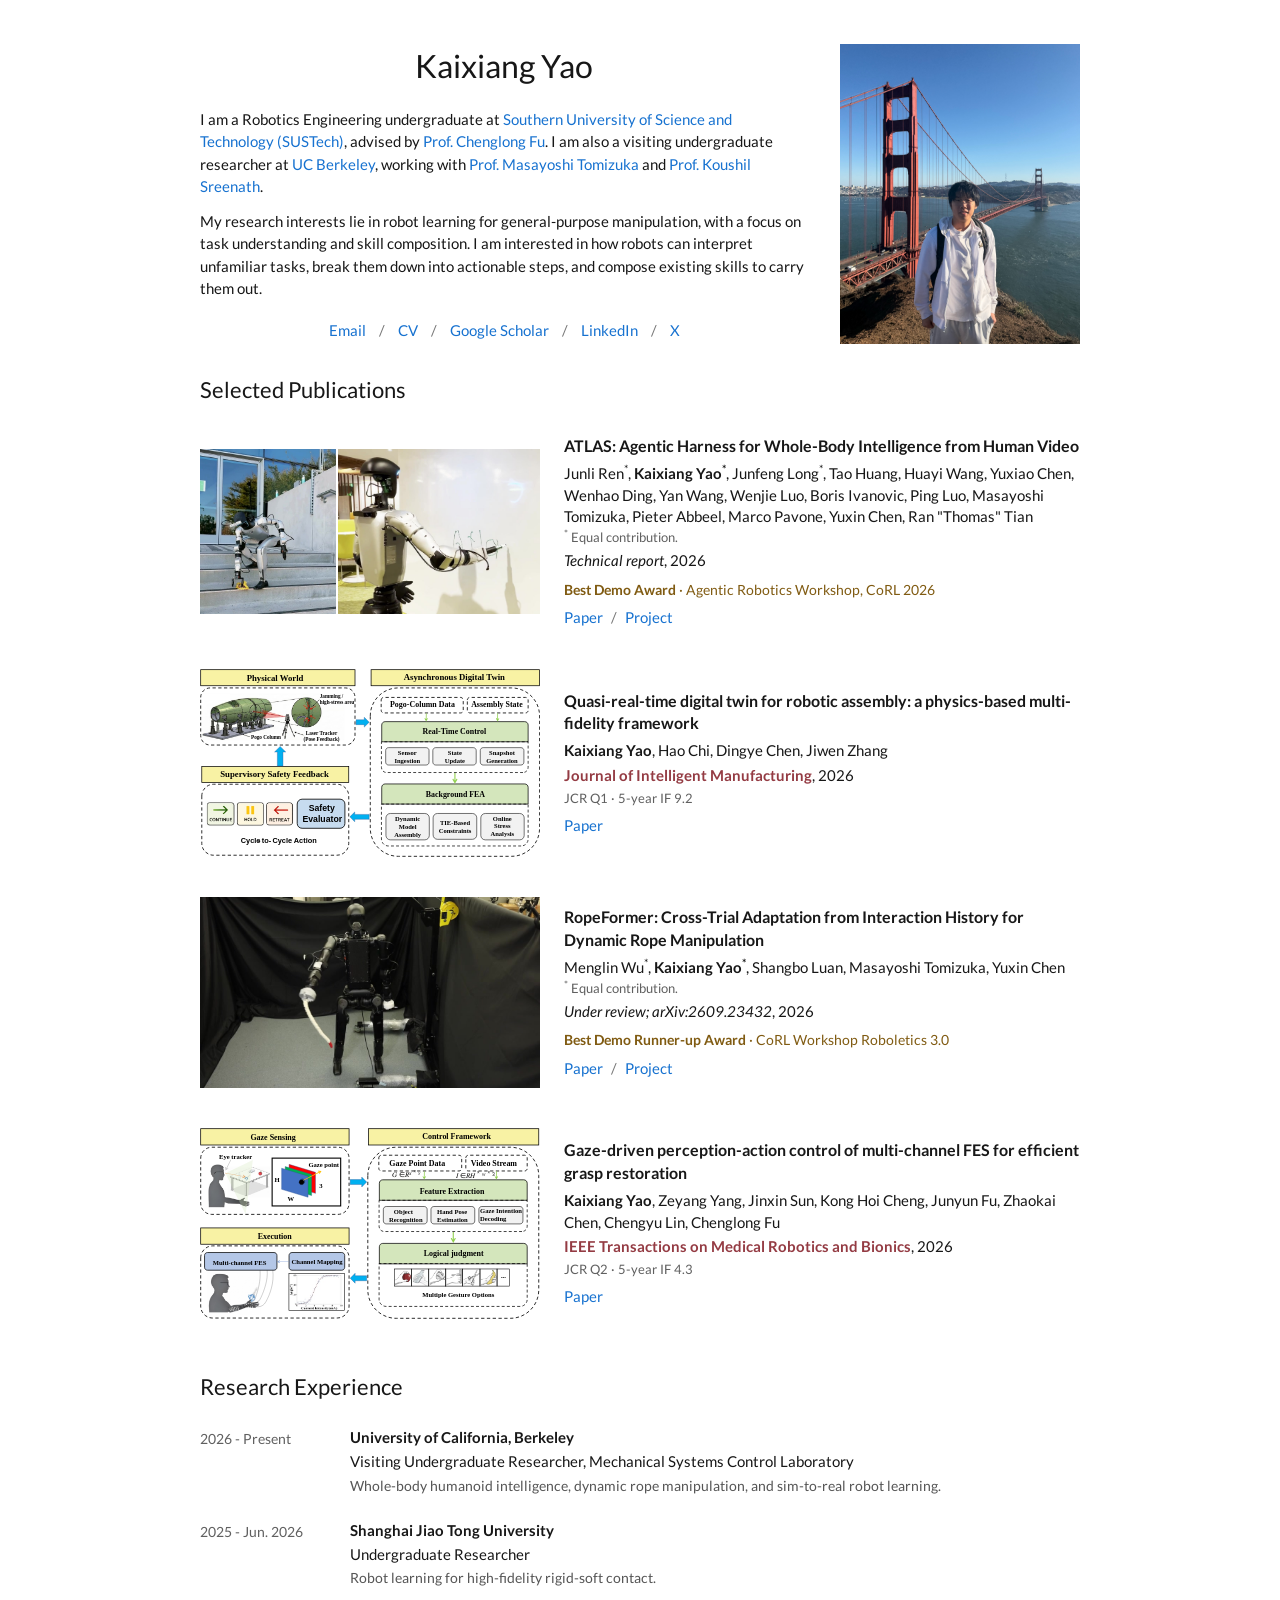
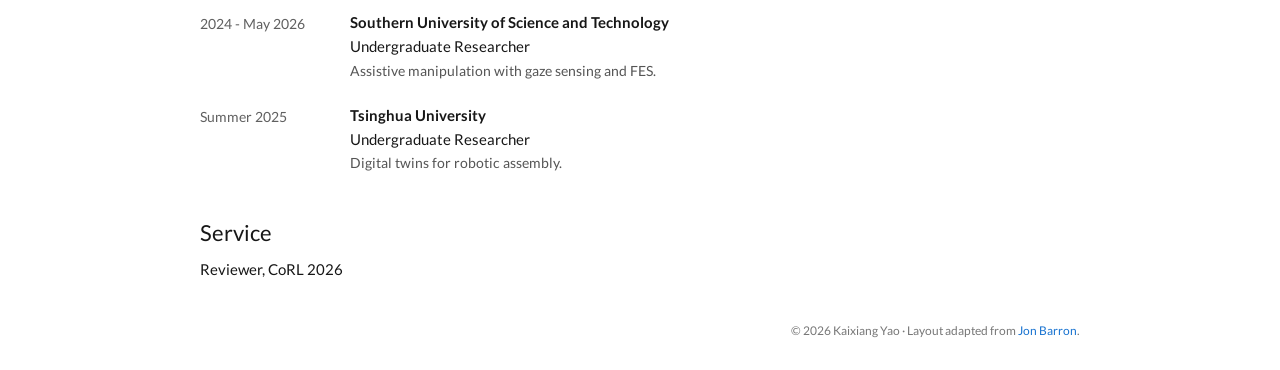
==== commit cf139f21: "Correct ATLAS preview to outdoor stair descent with writing" ====
--- a/index.html
+++ b/index.html
@@ -27,7 +27,7 @@
     <link rel="canonical" href="https://kaixiangyao.github.io/" />
     <link rel="icon" href="assets/favicon.svg" type="image/svg+xml" />
     <link rel="preload" href="assets/fonts/lato-regular.woff2" as="font" type="font/woff2" crossorigin />
-    <link rel="stylesheet" href="assets/styles.css?v=20261112-award-gold" />
+    <link rel="stylesheet" href="assets/styles.css?v=20261125-outdoor" />
     <script src="assets/site.js?v=20261125-atlas" defer></script>
 
     <script type="application/ld+json">
@@ -202,14 +202,22 @@
           <h2 id="publications-heading">Selected Publications</h2>
 
           <article class="publication">
-            <div class="publication-media">
+            <div class="publication-media atlas-pair">
               <video
                 id="atlas-preview"
-                src="assets/atlas-preview.mp4?v=20261125-split"
-                poster="assets/atlas-poster.jpg?v=20261125-split"
-                width="1142" height="540"
+                src="assets/atlas-preview.mp4?v=20261125-outdoor"
+                poster="assets/atlas-poster.jpg?v=20261125-outdoor"
+                width="864" height="1048"
                 muted loop playsinline preload="metadata"
-                aria-label="Side-by-side ATLAS demonstrations: climbing stairs to pick up a paper ball, and writing on a whiteboard"
+                aria-label="ATLAS descending outdoor stairs to pick up a chip bag"
+              ></video>
+              <video
+                id="atlas-writing-preview"
+                src="assets/atlas-writing.mp4"
+                poster="assets/atlas-writing-poster.jpg"
+                width="1090" height="894"
+                muted loop playsinline preload="metadata"
+                aria-label="ATLAS writing on a whiteboard"
               ></video>
             </div>
             <div class="publication-body">
--- a/assets/styles.css
+++ b/assets/styles.css
@@ -55,6 +55,8 @@
 .publication-image img { display: block; width: 100%; height: auto; }
 .publication-media { min-width: 0; margin: 0; }
 .publication-media video { display: block; width: 100%; height: auto; background: #111; }
+.atlas-pair { display: grid; grid-template-columns: 0.824427fr 1.219239fr; gap: 2px; align-items: start; }
+.atlas-pair video { min-width: 0; }
 .publication-body { min-width: 0; }
 .publication h3 { margin-bottom: 6px; font-size: 16px; font-weight: 700; }
 .authors, .venue { margin-bottom: 3px; line-height: 1.45; }
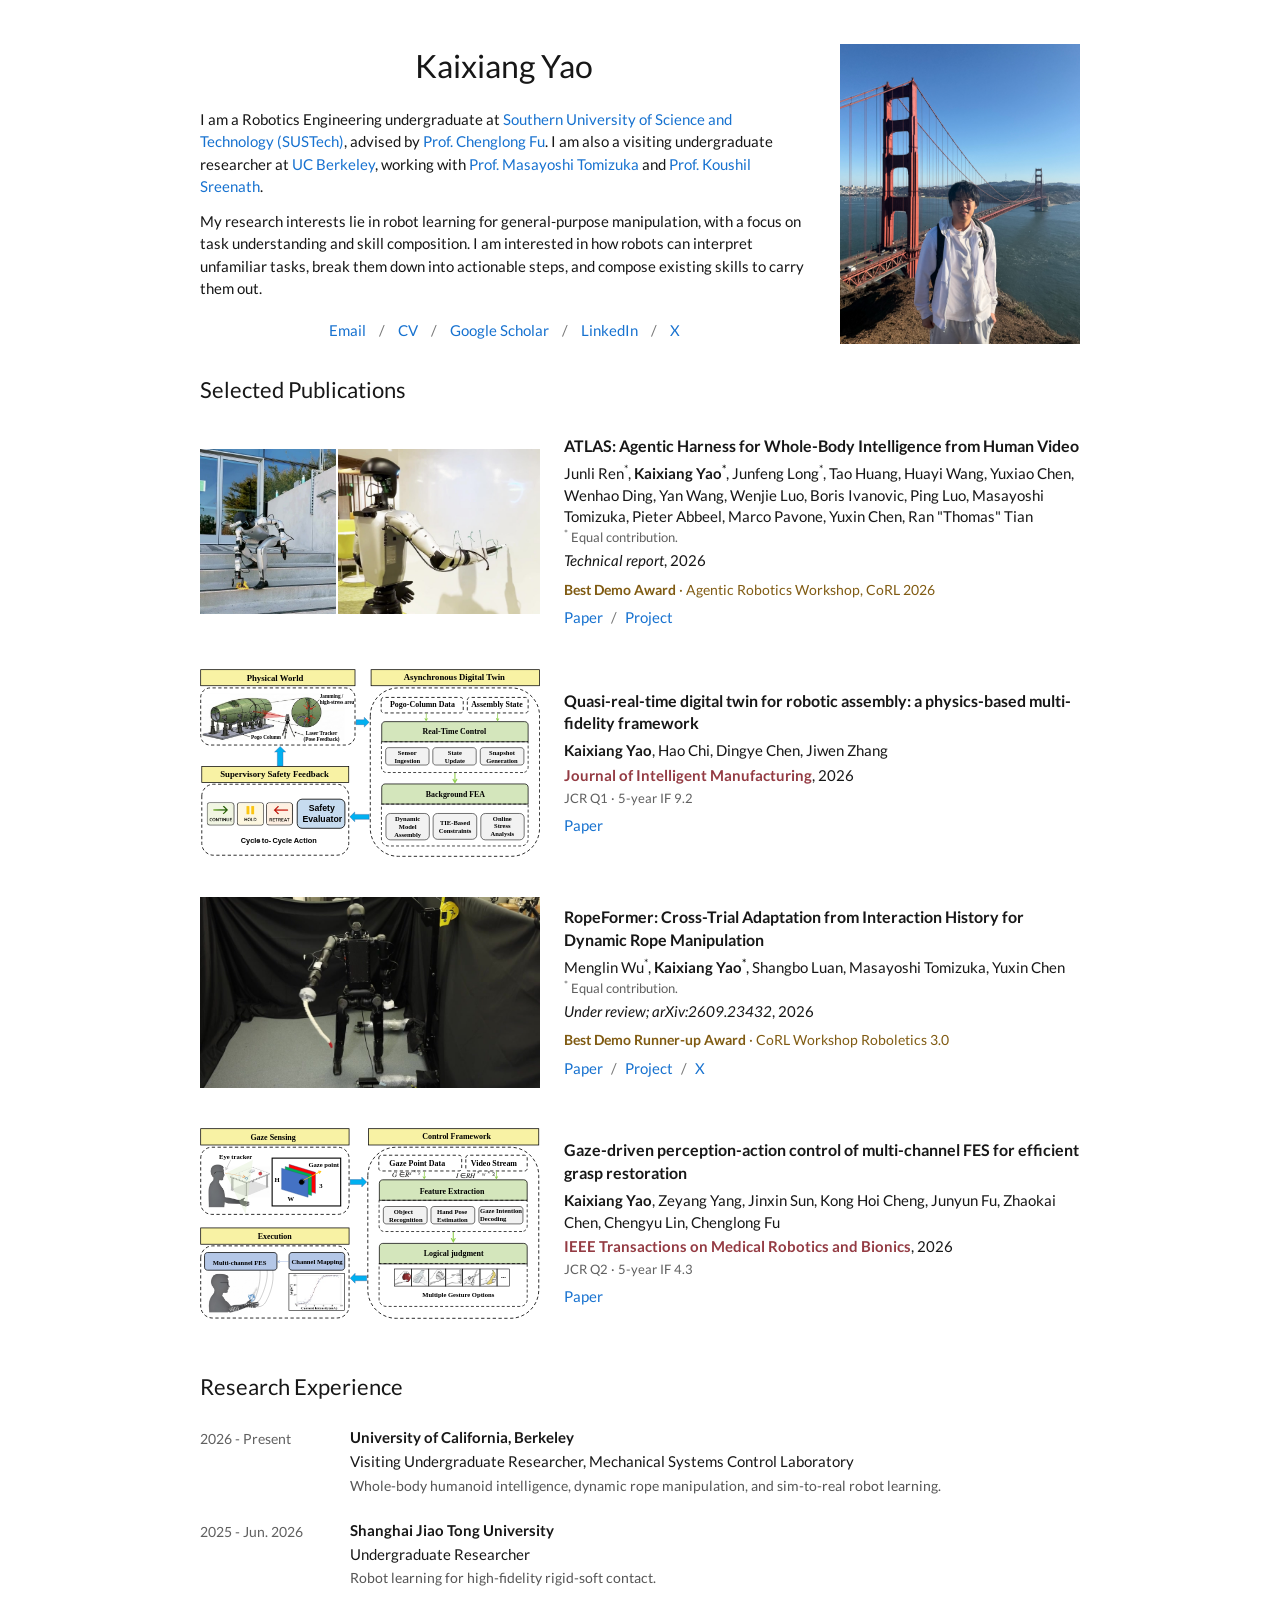
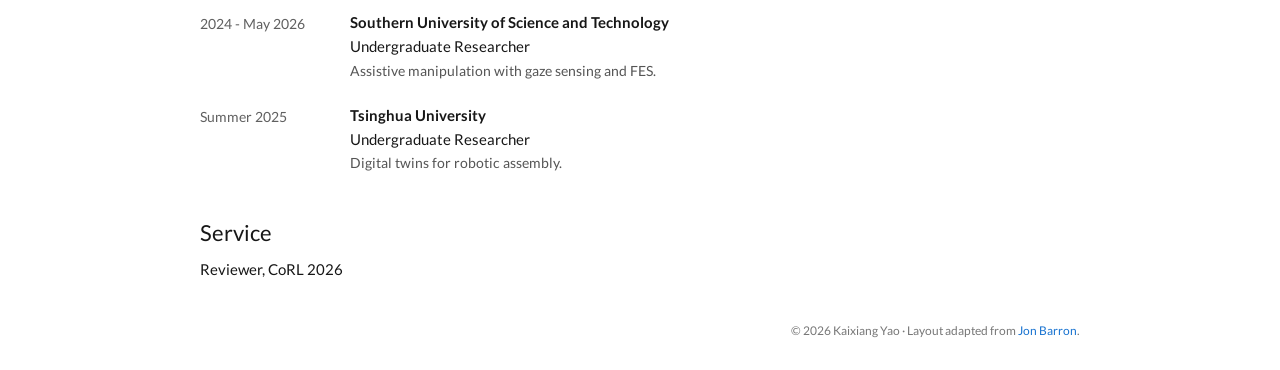
==== commit 1017680c: "Add RopeFormer X post link" ====
--- a/index.html
+++ b/index.html
@@ -282,6 +282,7 @@
               <p class="publication-links">
                 <a href="https://arxiv.org/abs/2609.23432" target="_blank" rel="noreferrer">Paper</a>
                 <a href="https://ropeformer.github.io/" target="_blank" rel="noreferrer">Project</a>
+                <a href="https://x.com/Kaixiang_Yao/status/2126043567990931692" target="_blank" rel="noreferrer">X</a>
               </p>
             </div>
           </article>
